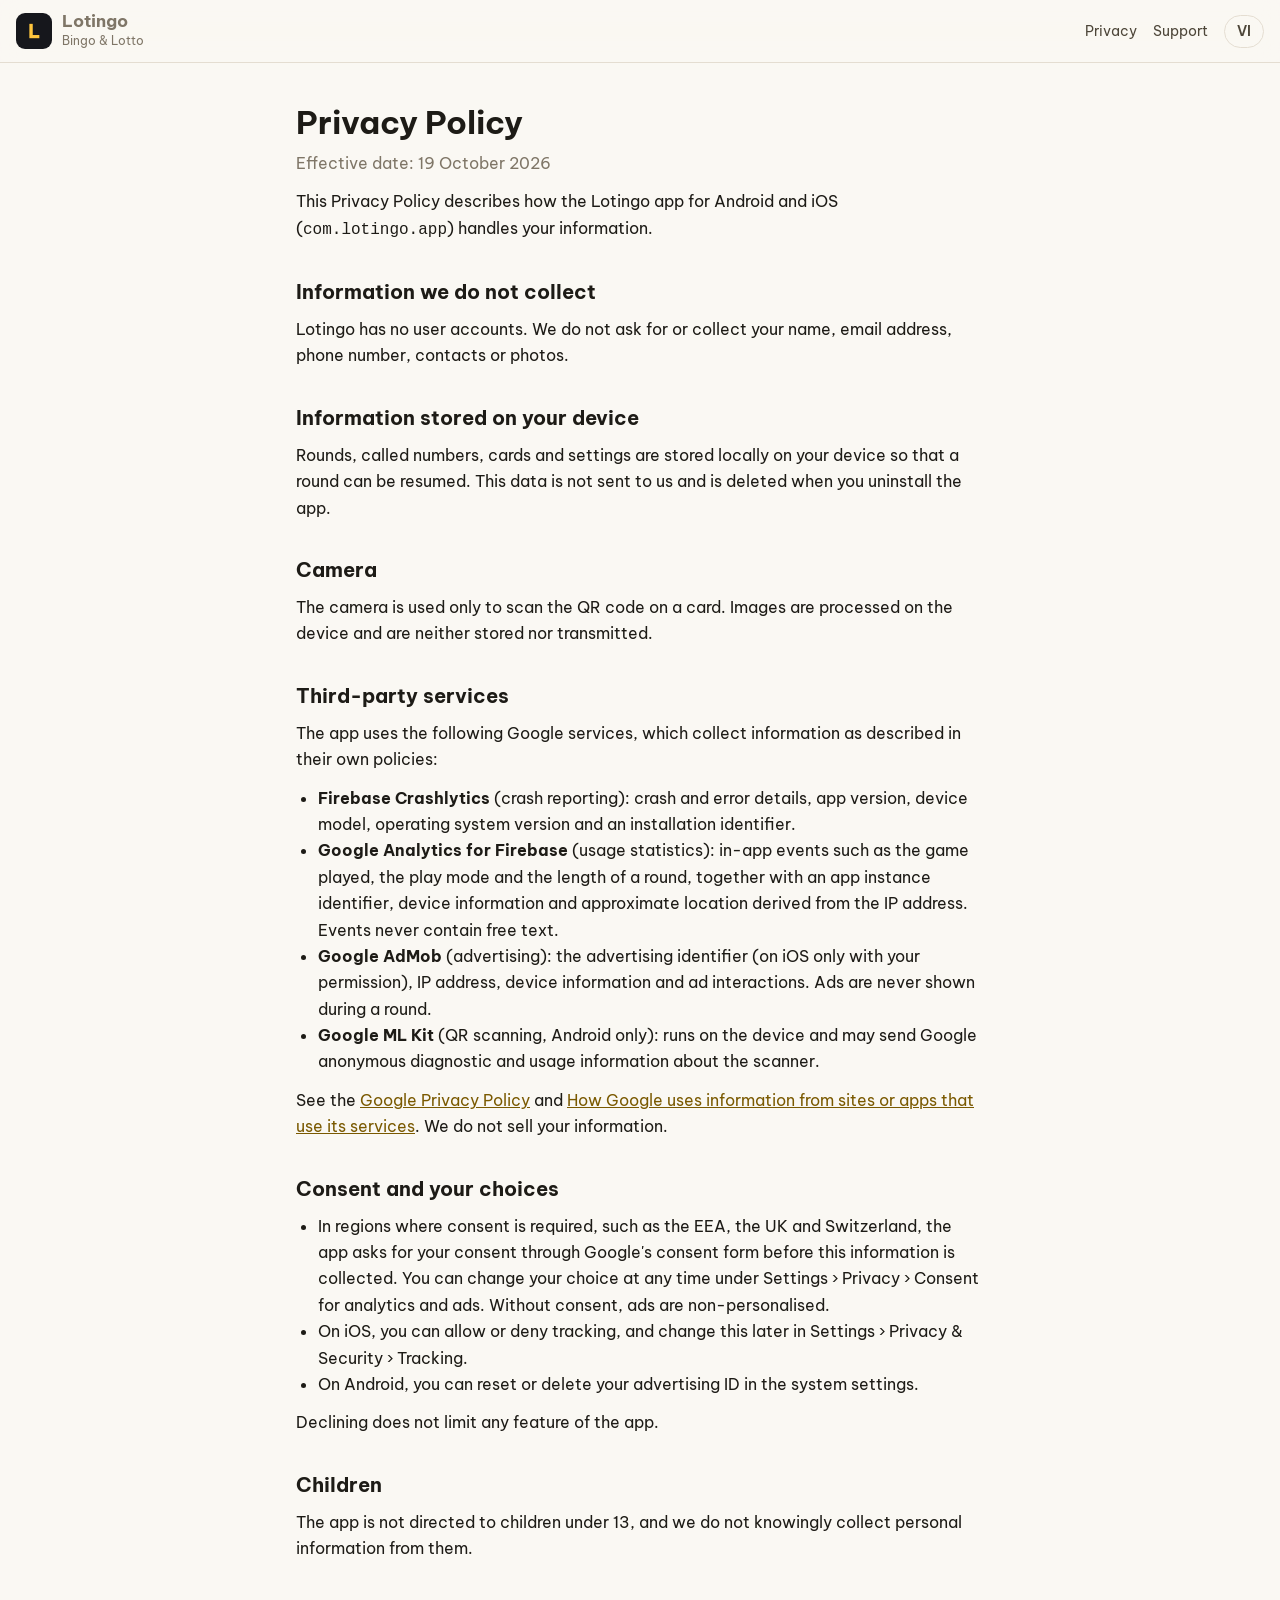
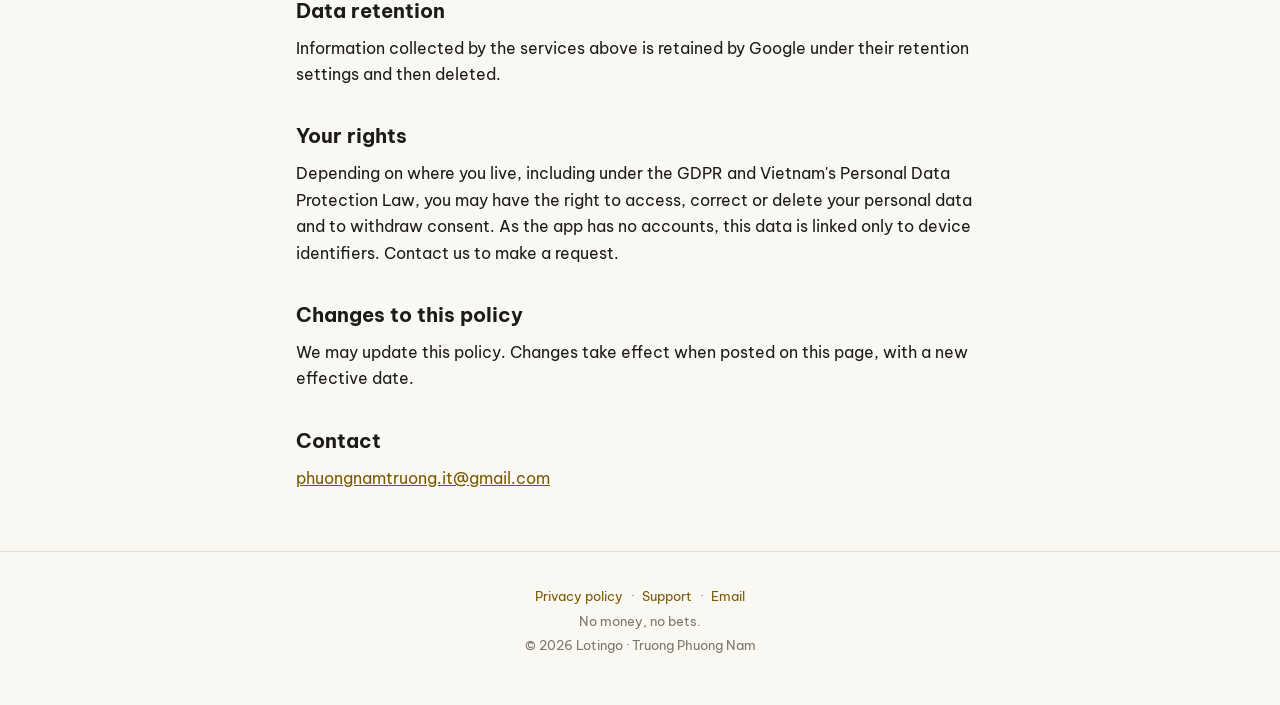
==== privacy/index.html @ 83db10ad "feat: add the home, privacy and support pages Bilingual landing page (English at /, Vietnamese at /v" ====
<!doctype html>
<html lang="en">
<head>
<meta charset="utf-8">
<meta name="viewport" content="width=device-width, initial-scale=1">
<title>Privacy policy · Lotingo</title>
<meta name="description" content="What data Lotingo collects and why.">
<meta name="theme-color" content="#faf8f3">
<meta property="og:type" content="website">
<meta property="og:title" content="Privacy policy · Lotingo">
<meta property="og:description" content="What data Lotingo collects and why.">
<meta property="og:image" content="https://lotingo-app.github.io/og-image.png">
<meta property="og:url" content="https://lotingo-app.github.io/privacy/">
<link rel="alternate" hreflang="en" href="https://lotingo-app.github.io/privacy/">
<link rel="alternate" hreflang="vi" href="https://lotingo-app.github.io/vi/privacy/">
<link rel="icon" type="image/png" href="../app-icon.png">
<link rel="apple-touch-icon" href="../app-icon.png">
<link rel="preconnect" href="https://fonts.googleapis.com">
<link rel="preconnect" href="https://fonts.gstatic.com" crossorigin>
<link rel="stylesheet" href="https://fonts.googleapis.com/css2?family=Be+Vietnam+Pro:wght@400;600;700;800&family=Sofia+Sans+Extra+Condensed:wght@900&display=swap">
<link rel="stylesheet" href="../style.css">
</head>
<body>
<header class="header">
<a class="brand" href="../index.html"><img src="../app-icon.png" alt="" width="36" height="36"><span><strong>Lotingo</strong><span>Bingo &amp; Lotto</span></span></a>
<nav class="nav"><a class="hide-sm" href="../privacy/index.html">Privacy</a><a class="hide-sm" href="../support/index.html">Support</a><a class="lang" href="../vi/privacy/index.html" hreflang="vi" lang="vi">VI</a></nav>
</header>
<main class="page">
<h1>Privacy Policy</h1>
<p class="muted">Effective date: 19 October 2026</p>
<p>This Privacy Policy describes how the Lotingo app for Android and iOS (<code>com.lotingo.app</code>) handles your information.</p>

<h2>Information we do not collect</h2>
<p>Lotingo has no user accounts. We do not ask for or collect your name, email address, phone number, contacts or photos.</p>

<h2>Information stored on your device</h2>
<p>Rounds, called numbers, cards and settings are stored locally on your device so that a round can be resumed. This data is not sent to us and is deleted when you uninstall the app.</p>

<h2>Camera</h2>
<p>The camera is used only to scan the QR code on a card. Images are processed on the device and are neither stored nor transmitted.</p>

<h2>Third-party services</h2>
<p>The app uses the following Google services, which collect information as described in their own policies:</p>
<ul>
<li><strong>Firebase Crashlytics</strong> (crash reporting): crash and error details, app version, device model, operating system version and an installation identifier.</li>
<li><strong>Google Analytics for Firebase</strong> (usage statistics): in-app events such as the game played, the play mode and the length of a round, together with an app instance identifier, device information and approximate location derived from the IP address. Events never contain free text.</li>
<li><strong>Google AdMob</strong> (advertising): the advertising identifier (on iOS only with your permission), IP address, device information and ad interactions. Ads are never shown during a round.</li>
<li><strong>Google ML Kit</strong> (QR scanning, Android only): runs on the device and may send Google anonymous diagnostic and usage information about the scanner.</li>
</ul>
<p>See the <a href="https://policies.google.com/privacy">Google Privacy Policy</a> and <a href="https://policies.google.com/technologies/partner-sites">How Google uses information from sites or apps that use its services</a>. We do not sell your information.</p>

<h2>Consent and your choices</h2>
<ul>
<li>In regions where consent is required, such as the EEA, the UK and Switzerland, the app asks for your consent through Google's consent form before this information is collected. You can change your choice at any time under Settings &rsaquo; Privacy &rsaquo; Consent for analytics and ads. Without consent, ads are non-personalised.</li>
<li>On iOS, you can allow or deny tracking, and change this later in Settings &rsaquo; Privacy &amp; Security &rsaquo; Tracking.</li>
<li>On Android, you can reset or delete your advertising ID in the system settings.</li>
</ul>
<p>Declining does not limit any feature of the app.</p>

<h2>Children</h2>
<p>The app is not directed to children under 13, and we do not knowingly collect personal information from them.</p>

<h2>Data retention</h2>
<p>Information collected by the services above is retained by Google under their retention settings and then deleted.</p>

<h2>Your rights</h2>
<p>Depending on where you live, including under the GDPR and Vietnam's Personal Data Protection Law, you may have the right to access, correct or delete your personal data and to withdraw consent. As the app has no accounts, this data is linked only to device identifiers. Contact us to make a request.</p>

<h2>Changes to this policy</h2>
<p>We may update this policy. Changes take effect when posted on this page, with a new effective date.</p>

<h2>Contact</h2>
<p><a href="mailto:phuongnamtruong.it@gmail.com">phuongnamtruong.it@gmail.com</a></p>
</main>
<footer class="footer">
<div class="links"><a href="../privacy/index.html">Privacy policy</a>·<a href="../support/index.html">Support</a>·<a href="mailto:phuongnamtruong.it@gmail.com">Email</a></div>
No money, no bets.<br>© 2026 Lotingo · Truong Phuong Nam
</footer>
</body>
</html>
---- style.css ----
/* Colours and fonts follow the app's design tokens (ui.designsystem). */
:root {
  --bg: #faf8f3;
  --surface: #ffffff;
  --surface-low: #f5f2eb;
  --ink: #1d1b16;
  --ink-2: #4d4639;
  --muted: #7f7667;
  --line: #e4ddd1;
  --gold: #ffc53d;
  --on-gold: #241a00;
  --gold-soft: #fff0c7;
  --gold-ink: #7a5900;
  --teal: #1f6a5c;
  --link: #7a5900;
  color-scheme: light dark;
}

@media (prefers-color-scheme: dark) {
  :root {
    --bg: #15130e;
    --surface: #1d1b16;
    --surface-low: #211f1a;
    --ink: #e9e2d6;
    --ink-2: #d0c5b4;
    --muted: #9a907f;
    --line: #3a3630;
    --gold-soft: #4a3700;
    --gold-ink: #ffdea0;
    --teal: #8dd4c3;
    --link: #ffc53d;
  }
}

* { box-sizing: border-box; margin: 0; padding: 0; }

body {
  background: var(--bg);
  color: var(--ink);
  font: 16px/1.65 "Be Vietnam Pro", system-ui, -apple-system, "Segoe UI", Roboto, sans-serif;
  -webkit-font-smoothing: antialiased;
}

a { color: var(--link); }

/* Header */
.header {
  position: sticky;
  top: 0;
  z-index: 10;
  display: flex;
  align-items: center;
  gap: 12px;
  padding: 12px 16px;
  background: color-mix(in srgb, var(--bg) 88%, transparent);
  backdrop-filter: saturate(180%) blur(12px);
  -webkit-backdrop-filter: saturate(180%) blur(12px);
  border-bottom: 1px solid var(--line);
}
.brand { display: flex; align-items: center; gap: 10px; color: var(--ink); text-decoration: none; margin-right: auto; }
.brand img { width: 36px; height: 36px; border-radius: 9px; }
.brand strong { display: block; font-size: 17px; line-height: 1.1; }
.brand span { display: block; font-size: 12px; color: var(--muted); }
.nav { display: flex; align-items: center; gap: 16px; font-size: 14px; }
.nav a { color: var(--ink-2); text-decoration: none; }
.nav a:hover { color: var(--ink); }
.nav .lang {
  border: 1px solid var(--line);
  border-radius: 999px;
  padding: 4px 12px;
  font-weight: 600;
}

/* Hero */
.hero { max-width: 820px; margin: 0 auto; padding: 64px 16px 40px; text-align: center; }
.pill {
  display: inline-block;
  margin-bottom: 20px;
  padding: 6px 14px;
  border-radius: 999px;
  background: var(--gold-soft);
  color: var(--gold-ink);
  font-size: 13px;
  font-weight: 600;
}
.hero h1 { font-size: 44px; line-height: 1.4; letter-spacing: -0.02em; font-weight: 800; margin-bottom: 18px; }
.hero h1 .accent {
  background: var(--gold);
  border-radius: 6px;
  color: var(--on-gold);
  padding: 0 4px;
  -webkit-box-decoration-break: clone;
  box-decoration-break: clone;
}
.lead { max-width: 600px; margin: 0 auto 30px; font-size: 18px; color: var(--ink-2); }

/* Drawn numbers, like the tokens of the app */
.balls { display: flex; justify-content: center; gap: 10px; margin: 0 auto 28px; flex-wrap: wrap; }
.balls span {
  width: 52px;
  height: 52px;
  border-radius: 50%;
  display: grid;
  place-items: center;
  font: 900 30px/1 "Sofia Sans Extra Condensed", "Be Vietnam Pro", sans-serif;
  background: var(--surface);
  color: var(--ink);
  border: 1px solid var(--line);
}
.balls span.drawn { background: var(--gold); color: var(--on-gold); border-color: var(--gold); }

/* Official store badges, shown at the same visible height. The Google Play PNG carries
   41px of transparent padding around a 564 x 168 badge, so it is scaled up and the padding
   is cancelled with a negative margin. */
.badges { display: flex; flex-wrap: wrap; justify-content: center; align-items: center; gap: 16px; }
.badge { display: block; line-height: 0; transition: transform .15s ease; }
.badge:hover { transform: translateY(-2px); }
.badge img { display: block; height: 48px; width: auto; }
.badge.play img { height: 71.43px; margin: -11.71px; }

/* Sections */
.section { max-width: 1000px; margin: 0 auto; padding: 48px 16px; }
.section h2 { text-align: center; font-size: 30px; line-height: 1.2; font-weight: 800; letter-spacing: -0.01em; margin-bottom: 10px; }
.section .sub { text-align: center; max-width: 580px; margin: 0 auto 32px; color: var(--muted); }
.band { background: var(--surface-low); border-top: 1px solid var(--line); border-bottom: 1px solid var(--line); }

.grid { display: grid; grid-template-columns: repeat(auto-fit, minmax(260px, 1fr)); gap: 16px; }
.card { background: var(--surface); border: 1px solid var(--line); border-radius: 16px; padding: 22px; }
.card .icon {
  width: 44px;
  height: 44px;
  border-radius: 12px;
  background: var(--gold-soft);
  display: grid;
  place-items: center;
  font-size: 22px;
  margin-bottom: 14px;
}
.card h3 { font-size: 16px; margin-bottom: 6px; }
.card p { font-size: 14px; color: var(--ink-2); line-height: 1.6; }

.steps { counter-reset: step; display: grid; grid-template-columns: repeat(auto-fit, minmax(220px, 1fr)); gap: 24px; }
.steps li { list-style: none; counter-increment: step; }
.steps li::before {
  content: counter(step);
  display: grid;
  place-items: center;
  width: 40px;
  height: 40px;
  border-radius: 50%;
  margin-bottom: 12px;
  background: var(--gold);
  color: var(--on-gold);
  font: 900 24px/1 "Sofia Sans Extra Condensed", sans-serif;
}
.steps h3 { font-size: 16px; margin-bottom: 6px; }
.steps p { font-size: 14px; color: var(--ink-2); }

.checks { max-width: 620px; margin: 0 auto; display: grid; gap: 12px; }
.checks li {
  list-style: none;
  display: flex;
  gap: 12px;
  padding: 14px 18px;
  background: var(--surface);
  border: 1px solid var(--line);
  border-radius: 12px;
  font-size: 15px;
  color: var(--ink-2);
}
.checks li::before { content: "✓"; color: var(--teal); font-weight: 800; }

.cta {
  max-width: 960px;
  margin: 24px auto 64px;
  padding: 48px 24px;
  border-radius: 24px;
  text-align: center;
  background: #1d1b16;
  color: #f5f0e7;
}
.cta h2 { font-size: 28px; font-weight: 800; margin-bottom: 10px; }
.cta p { color: #cdc6b9; margin-bottom: 26px; }

/* Text pages (privacy, support) */
.page { max-width: 720px; margin: 0 auto; padding: 16px 16px 48px; }
.page h1 { font-size: 32px; line-height: 1.2; margin: 24px 0 8px; }
.page h2 { font-size: 20px; margin: 32px 0 8px; }
.page p, .page ul { margin-bottom: 12px; }
.page ul { padding-left: 22px; }
.muted { color: var(--muted); }

/* Footer */
.footer { padding: 32px 16px 48px; border-top: 1px solid var(--line); text-align: center; color: var(--muted); font-size: 13px; line-height: 1.9; }
.footer .links a { margin: 0 8px; text-decoration: none; }

@media (max-width: 560px) {
  .hero { padding: 44px 16px 28px; }
  .hero h1 { font-size: 32px; }
  .lead { font-size: 16px; }
  .balls span { width: 44px; height: 44px; font-size: 26px; }
  .section h2 { font-size: 24px; }
  .nav { gap: 12px; }
  .nav .hide-sm { display: none; }
}

.section h2 + .grid, .section h2 + .checks { margin-top: 28px; }

/* Support page */
.intro { font-size: 18px; color: var(--ink-2); }
.contact {
  display: flex;
  gap: 18px;
  align-items: flex-start;
  margin: 24px 0 8px;
  padding: 24px;
  border-radius: 20px;
  background: var(--gold-soft);
  border: 1px solid color-mix(in srgb, var(--gold) 45%, transparent);
}
.contact-icon {
  flex: 0 0 auto;
  width: 52px;
  height: 52px;
  border-radius: 14px;
  display: grid;
  place-items: center;
  font-size: 26px;
  background: var(--gold);
}
.page .contact h2 { margin: 0 0 6px; font-size: 20px; }
.page .contact p { color: var(--ink-2); margin-bottom: 16px; }
.button {
  display: inline-block;
  padding: 12px 22px;
  border-radius: 999px;
  background: var(--ink);
  color: var(--bg);
  font-weight: 700;
  text-decoration: none;
}
.button:hover { opacity: .9; }
.page .contact .contact-mail { margin: 10px 0 0; font-size: 14px; }
.faqs { display: grid; gap: 10px; }
.faq { background: var(--surface); border: 1px solid var(--line); border-radius: 14px; }
.faq summary {
  list-style: none;
  cursor: pointer;
  display: flex;
  justify-content: space-between;
  gap: 16px;
  padding: 16px 18px;
  font-weight: 600;
}
.faq summary::-webkit-details-marker { display: none; }
.faq summary::after { content: "+"; display: inline-block; font-size: 22px; line-height: 1; color: var(--muted); transition: transform .2s ease; }
.faq[open] summary::after { transform: rotate(45deg); }
.page .faq p { margin: 0; padding: 0 18px 16px; color: var(--ink-2); }

@media (max-width: 560px) {
  .contact { flex-direction: column; padding: 20px; }
}
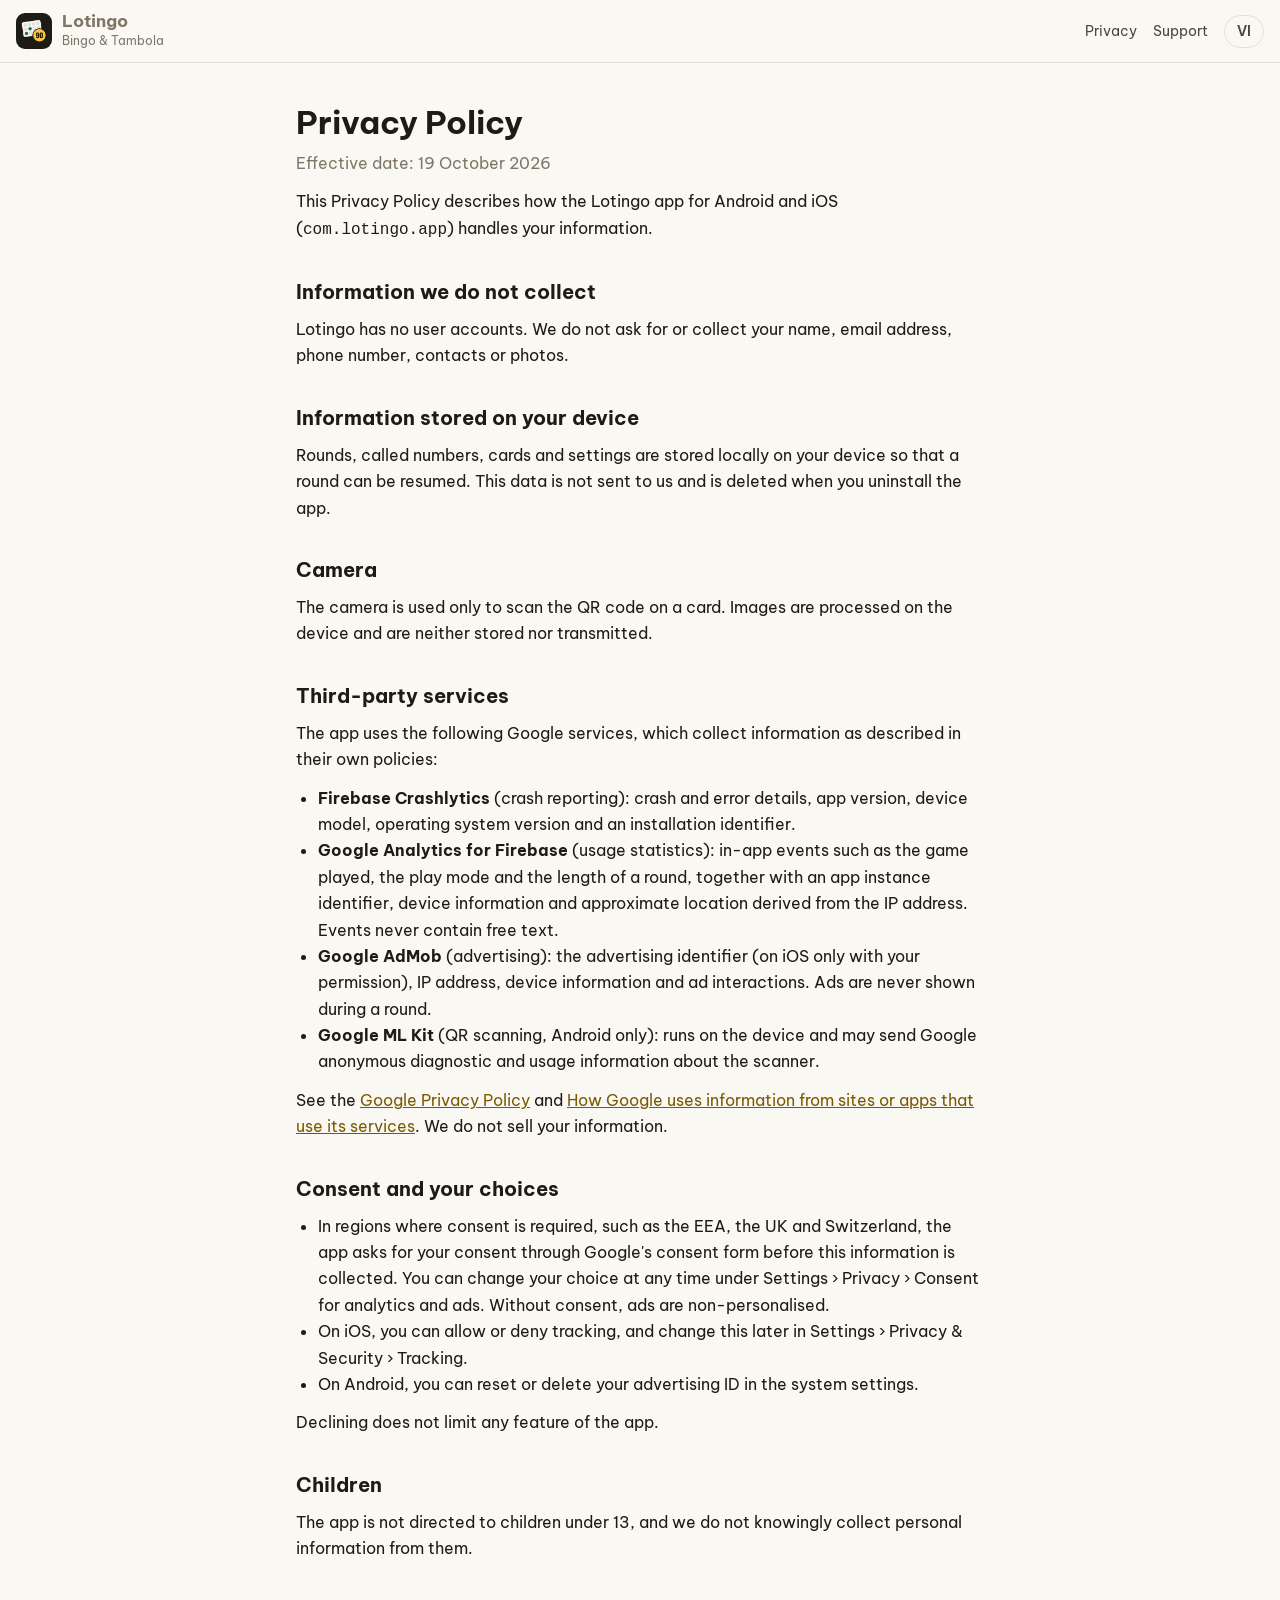
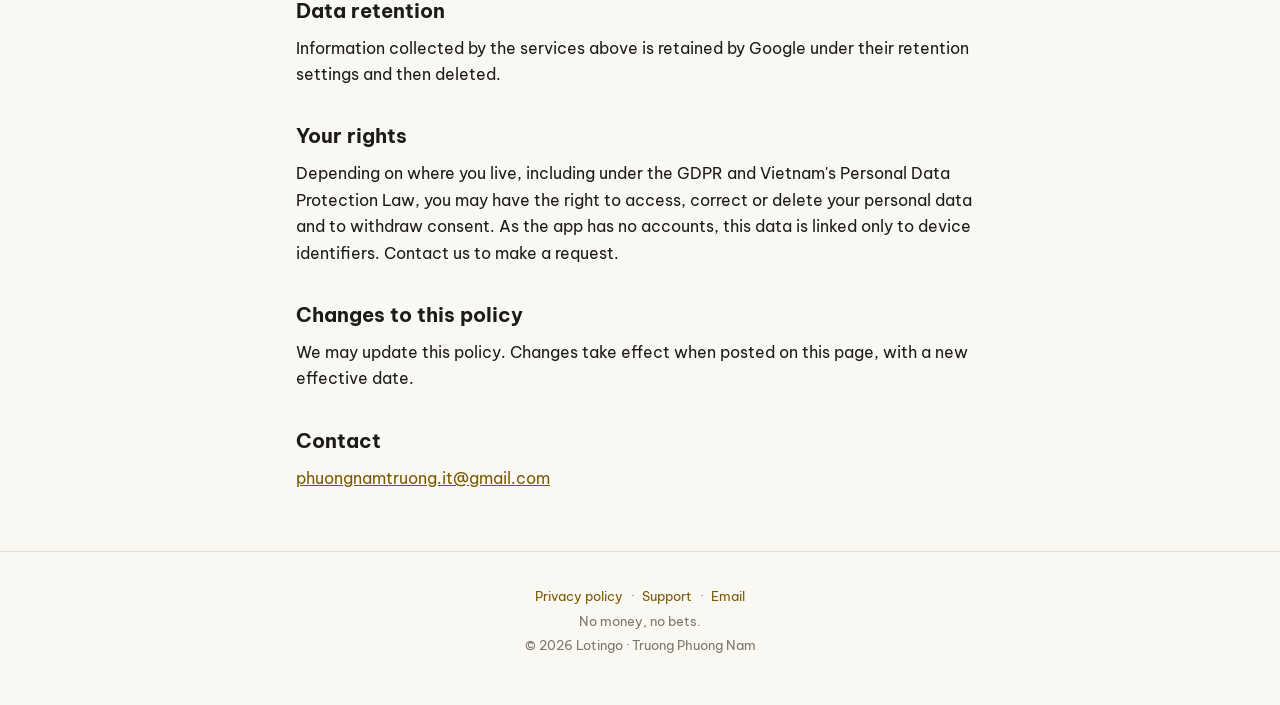
==== commit ae71b57d: "feat: use the official icon, sheet art and tambola wording Link the App Store listing, lead the art " ====
--- a/privacy/index.html
+++ b/privacy/index.html
@@ -19,11 +19,20 @@
 <link rel="preconnect" href="https://fonts.gstatic.com" crossorigin>
 <link rel="stylesheet" href="https://fonts.googleapis.com/css2?family=Be+Vietnam+Pro:wght@400;600;700;800&family=Sofia+Sans+Extra+Condensed:wght@900&display=swap">
 <link rel="stylesheet" href="../style.css">
+<script>
+try {
+  var chosen = localStorage.getItem("lotingo-lang");
+  var langs = navigator.languages || [navigator.language || ""];
+  if (chosen === "vi" || (!chosen && /^vi\b/i.test(langs[0] || ""))) {
+    location.replace("/vi" + location.pathname + location.search + location.hash);
+  }
+} catch (e) {}
+</script>
 </head>
 <body>
 <header class="header">
-<a class="brand" href="../index.html"><img src="../app-icon.png" alt="" width="36" height="36"><span><strong>Lotingo</strong><span>Bingo &amp; Lotto</span></span></a>
-<nav class="nav"><a class="hide-sm" href="../privacy/index.html">Privacy</a><a class="hide-sm" href="../support/index.html">Support</a><a class="lang" href="../vi/privacy/index.html" hreflang="vi" lang="vi">VI</a></nav>
+<a class="brand" href="../"><img src="../app-icon.png" alt="" width="36" height="36"><span><strong>Lotingo</strong><span>Bingo &amp; Tambola</span></span></a>
+<nav class="nav"><a class="hide-sm" href="../privacy/">Privacy</a><a class="hide-sm" href="../support/">Support</a><a class="lang" href="../vi/privacy/" hreflang="vi" lang="vi">VI</a></nav>
 </header>
 <main class="page">
 <h1>Privacy Policy</h1>
@@ -73,8 +82,13 @@
 <p><a href="mailto:phuongnamtruong.it@gmail.com">phuongnamtruong.it@gmail.com</a></p>
 </main>
 <footer class="footer">
-<div class="links"><a href="../privacy/index.html">Privacy policy</a>·<a href="../support/index.html">Support</a>·<a href="mailto:phuongnamtruong.it@gmail.com">Email</a></div>
+<div class="links"><a href="../privacy/">Privacy policy</a>·<a href="../support/">Support</a>·<a href="mailto:phuongnamtruong.it@gmail.com">Email</a></div>
 No money, no bets.<br>© 2026 Lotingo · Truong Phuong Nam
 </footer>
+<script>
+document.querySelector(".nav .lang").addEventListener("click", function (e) {
+  try { localStorage.setItem("lotingo-lang", e.currentTarget.getAttribute("hreflang")); } catch (err) {}
+});
+</script>
 </body>
 </html>
--- a/style.css
+++ b/style.css
@@ -71,43 +71,62 @@
   font-weight: 600;
 }
 
-/* Hero */
-.hero { max-width: 820px; margin: 0 auto; padding: 64px 16px 40px; text-align: center; }
+/* Hero. Stays gold in both themes, like the store art. */
+.hero-band { background: radial-gradient(ellipse at 70% 40%, color-mix(in srgb, var(--gold) 82%, #fff) 0%, var(--gold) 62%); color: var(--on-gold); overflow: hidden; }
+.hero { max-width: 1120px; margin: 0 auto; padding: 56px 16px; display: grid; grid-template-columns: minmax(0, 1.1fr) minmax(0, 1fr); gap: 32px; align-items: center; }
 .pill {
   display: inline-block;
   margin-bottom: 20px;
   padding: 6px 14px;
   border-radius: 999px;
-  background: var(--gold-soft);
-  color: var(--gold-ink);
+  background: var(--on-gold);
+  color: var(--gold);
   font-size: 13px;
   font-weight: 600;
 }
-.hero h1 { font-size: 44px; line-height: 1.4; letter-spacing: -0.02em; font-weight: 800; margin-bottom: 18px; }
+.hero h1 { font-size: 44px; line-height: 1.3; letter-spacing: -0.02em; font-weight: 800; margin-bottom: 18px; }
 .hero h1 .accent {
-  background: var(--gold);
+  background: var(--on-gold);
   border-radius: 6px;
-  color: var(--on-gold);
-  padding: 0 4px;
+  color: var(--gold);
+  padding: 0 6px;
   -webkit-box-decoration-break: clone;
   box-decoration-break: clone;
 }
-.lead { max-width: 600px; margin: 0 auto 30px; font-size: 18px; color: var(--ink-2); }
-
-/* Drawn numbers, like the tokens of the app */
-.balls { display: flex; justify-content: center; gap: 10px; margin: 0 auto 28px; flex-wrap: wrap; }
-.balls span {
-  width: 52px;
-  height: 52px;
+.lead { margin-bottom: 28px; font-size: 17px; }
+.hero .badges { justify-content: flex-start; }
+
+/* Sheets as the app draws them, with a drawn token */
+.hero-art { position: relative; aspect-ratio: 1 / 1; }
+.hero-art img { position: absolute; height: auto; filter: drop-shadow(0 10px 18px rgba(29, 27, 22, .35)); }
+.hero-art .a1 { width: 46%; right: 3%; top: 0; transform: rotate(7deg); }
+.hero-art .a2 { width: 46%; right: 0; top: 50%; transform: rotate(8deg); }
+.hero-art .a3 { width: 52%; left: 7%; top: 2%; transform: rotate(-6deg); }
+.token {
+  position: absolute;
+  left: 0;
+  bottom: 2%;
+  width: 24%;
+  aspect-ratio: 1;
   border-radius: 50%;
   display: grid;
   place-items: center;
-  font: 900 30px/1 "Sofia Sans Extra Condensed", "Be Vietnam Pro", sans-serif;
-  background: var(--surface);
-  color: var(--ink);
-  border: 1px solid var(--line);
-}
-.balls span.drawn { background: var(--gold); color: var(--on-gold); border-color: var(--gold); }
+  font: 900 clamp(32px, 6vw, 60px)/1 "Sofia Sans Extra Condensed", "Be Vietnam Pro", sans-serif;
+  background: var(--gold);
+  color: var(--on-gold);
+  border: 4px solid color-mix(in srgb, var(--gold) 55%, #fff);
+  box-shadow: 0 8px 18px rgba(29, 27, 22, .3);
+}
+
+/* A fan of sheets, cut off at the bottom so the head and the first rows show */
+.strip { display: flex; justify-content: center; margin-top: 40px; height: 280px; overflow: hidden; -webkit-mask-image: linear-gradient(#000 75%, transparent); mask-image: linear-gradient(#000 75%, transparent); }
+.strip img { flex: 0 1 200px; min-width: 0; width: 200px; height: auto; align-self: flex-start; margin: 12px -6px 0; }
+.strip img:nth-child(odd) { transform: rotate(-3deg); }
+.strip img:nth-child(even) { transform: rotate(3deg); }
+
+.how { display: grid; grid-template-columns: 240px minmax(0, 1fr); gap: 40px; align-items: center; max-width: 820px; margin: 0 auto; }
+.how-art { width: 100%; height: auto; transform: rotate(-3deg); filter: drop-shadow(0 8px 14px rgba(29, 27, 22, .25)); }
+.how .steps { grid-template-columns: 1fr; }
 
 /* Official store badges, shown at the same visible height. The Google Play PNG carries
    41px of transparent padding around a 564 x 168 badge, so it is scaled up and the padding
@@ -194,11 +213,18 @@
 .footer { padding: 32px 16px 48px; border-top: 1px solid var(--line); text-align: center; color: var(--muted); font-size: 13px; line-height: 1.9; }
 .footer .links a { margin: 0 8px; text-decoration: none; }
 
+@media (max-width: 820px) {
+  .hero { grid-template-columns: minmax(0, 1fr); padding: 40px 16px; }
+  .hero-art { width: 100%; max-width: 420px; margin: 0 auto; }
+  .how { grid-template-columns: minmax(0, 1fr); }
+  .how-art { width: 180px; margin: 0 auto; }
+  .strip { height: 190px; }
+}
+
 @media (max-width: 560px) {
-  .hero { padding: 44px 16px 28px; }
   .hero h1 { font-size: 32px; }
+  .strip img:nth-child(4), .strip img:nth-child(5) { display: none; }
   .lead { font-size: 16px; }
-  .balls span { width: 44px; height: 44px; font-size: 26px; }
   .section h2 { font-size: 24px; }
   .nav { gap: 12px; }
   .nav .hide-sm { display: none; }
